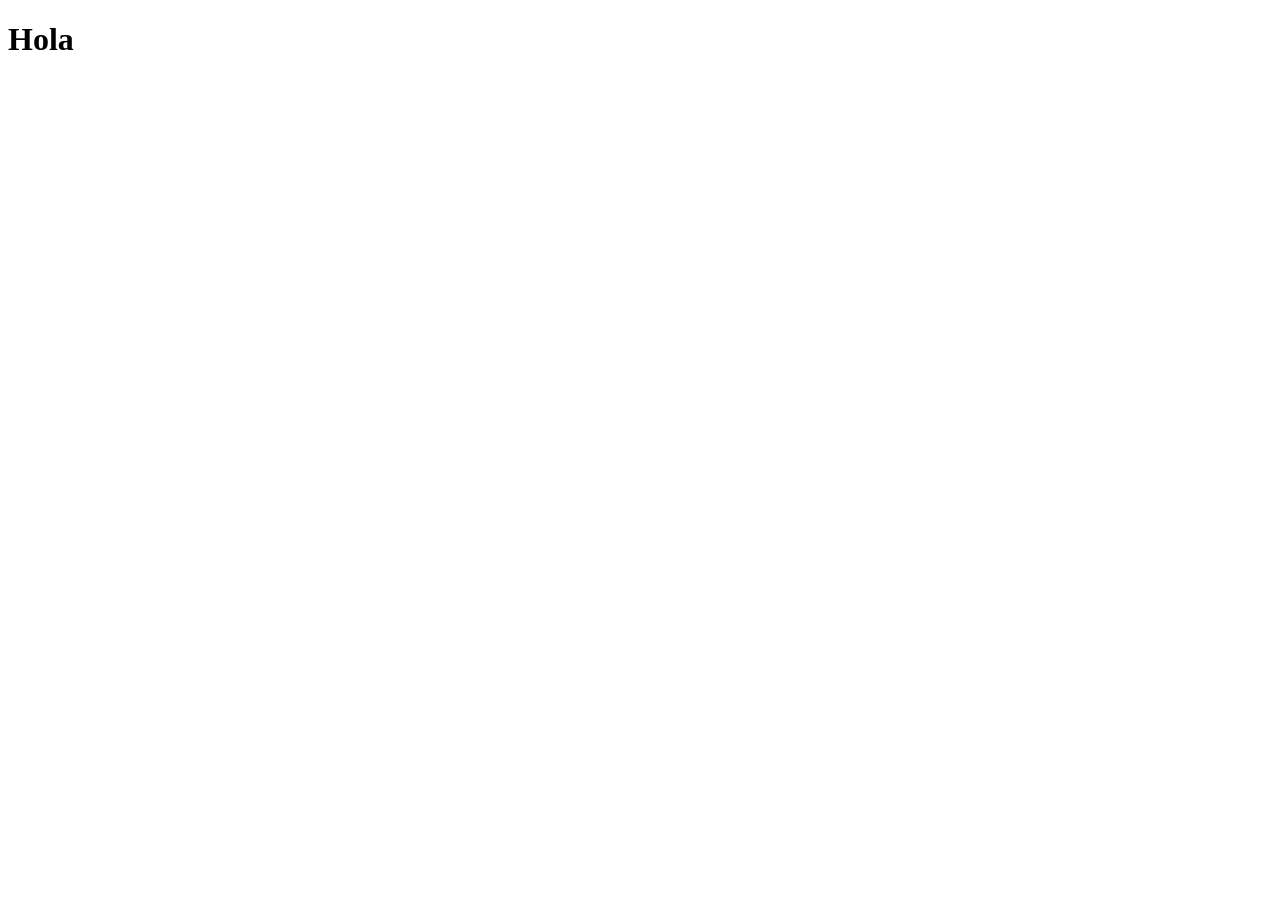
==== index.html @ 1666d82a "initial commit" ====
<!DOCTYPE html>
<html lang="en">
<head>
    <meta charset="UTF-8">
    <meta name="viewport" content="width=device-width, initial-scale=1.0">
    <title>Restaurante</title>
</head>
<body>
    <h1>Hola</h1>
</body>
</html>
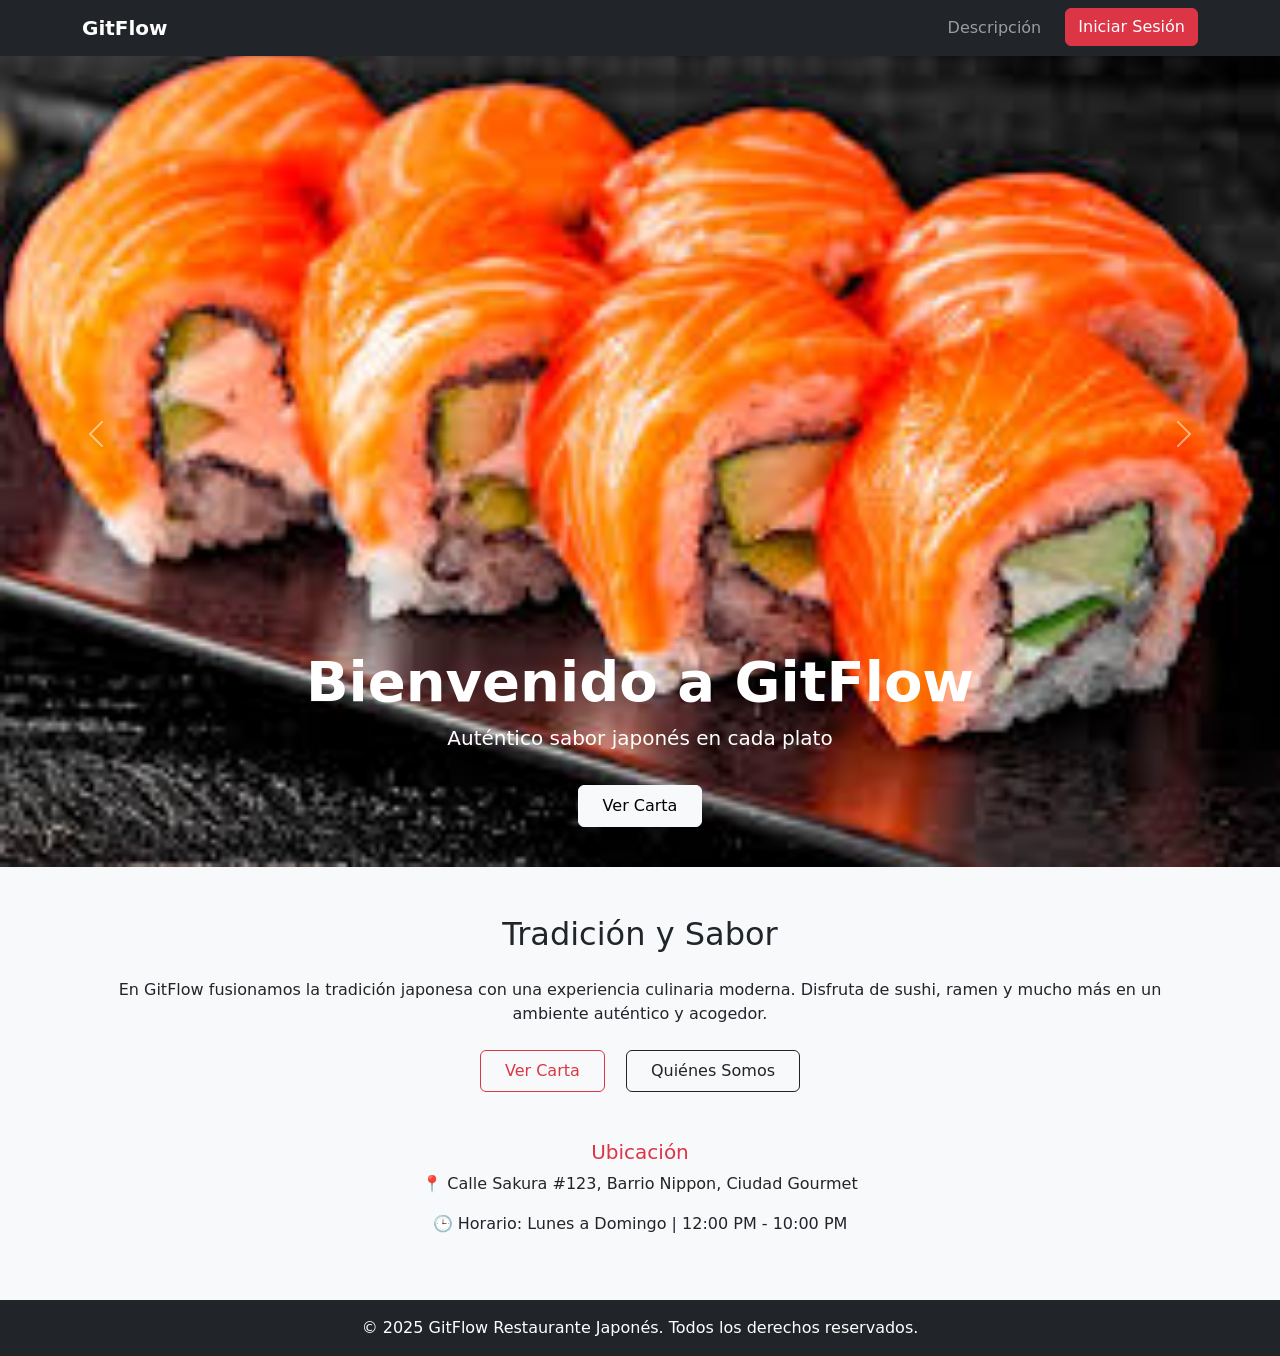
==== commit c00eb714: "feat: add initial landingpage" ====
--- a/index.html
+++ b/index.html
@@ -3,9 +3,100 @@
 <head>
     <meta charset="UTF-8">
     <meta name="viewport" content="width=device-width, initial-scale=1.0">
-    <title>Restaurante</title>
+    <title>GitFlow Restaurante Japonés</title>
+    <link rel="stylesheet" href="https://cdn.jsdelivr.net/npm/bootstrap@5.3.2/dist/css/bootstrap.min.css">
+    <link rel="stylesheet" href="styles.css">
 </head>
 <body>
-    <h1>Hola</h1>
+    <!-- Navbar -->
+    <nav class="navbar navbar-expand-lg navbar-dark bg-dark fixed-top">
+        <div class="container">
+            <a class="navbar-brand fw-bold" href="#">GitFlow</a>
+            <button class="navbar-toggler" type="button" data-bs-toggle="collapse" data-bs-target="#navbarNav">
+                <span class="navbar-toggler-icon"></span>
+            </button>
+            <div class="collapse navbar-collapse" id="navbarNav">
+                <ul class="navbar-nav ms-auto">
+                    <li class="nav-item">
+                        <a class="nav-link" href="#descripcion">Descripción</a>
+                    </li>
+                    <li class="nav-item">
+                        <a class="btn btn-danger ms-3" href="#login">Iniciar Sesión</a>
+                    </li>
+                </ul>
+            </div>
+        </div>
+    </nav>
+
+    <header class="hero">
+        <div id="heroCarousel" class="carousel slide" data-bs-ride="carousel">
+            <div class="carousel-inner">
+                <!-- Slide 1 -->
+                <div class="carousel-item active">
+                    <img src="img/sushi1.jpeg" class="d-block w-100" alt="Sushi tradicional">
+                    <div class="carousel-caption d-none d-md-block">
+                        <h1 class="display-4 fw-bold">Bienvenido a GitFlow</h1>
+                        <p class="lead">Auténtico sabor japonés en cada plato</p>
+                        <a href="carta.html" class="btn btn-light mt-3 px-4 py-2">Ver Carta</a>
+                    </div>
+                </div>
+                <!-- Slide 2 -->
+                <div class="carousel-item">
+                    <img src="img/ramen1.jpeg" class="d-block w-100" alt="Ramen artesanal">
+                    <div class="carousel-caption d-none d-md-block">
+                        <h1 class="display-4 fw-bold">Sabores que Enamoran</h1>
+                        <p class="lead">Ramen, sushi, y mucho más</p>
+                        <a href="carta.html" class="btn btn-light mt-3 px-4 py-2">Ver Carta</a>
+                    </div>
+                </div>
+                <!-- Slide 3 -->
+                <div class="carousel-item">
+                    <img src="img/interior1.jpg" class="d-block w-100" alt="Ambiente japonés">
+                    <div class="carousel-caption d-none d-md-block">
+                        <h1 class="display-4 fw-bold">Ambiente Tradicional</h1>
+                        <p class="lead">Un pedazo de Japón en tu ciudad</p>
+                        <a href="carta.html" class="btn btn-light mt-3 px-4 py-2">Ver Carta</a>
+                    </div>
+                </div>
+            </div>
+    
+            <!-- Controls -->
+            <button class="carousel-control-prev" type="button" data-bs-target="#heroCarousel" data-bs-slide="prev">
+                <span class="carousel-control-prev-icon"></span>
+            </button>
+            <button class="carousel-control-next" type="button" data-bs-target="#heroCarousel" data-bs-slide="next">
+                <span class="carousel-control-next-icon"></span>
+            </button>
+        </div>
+    </header>
+    
+
+    <!-- Descripción -->
+    <section id="descripcion" class="py-5 bg-light">
+        <div class="container text-center">
+            <h2 class="mb-4">Tradición y Sabor</h2>
+            <p>En GitFlow fusionamos la tradición japonesa con una experiencia culinaria moderna. Disfruta de sushi, ramen y mucho más en un ambiente auténtico y acogedor.</p>
+            
+            <!-- Botones a otras páginas -->
+            <div class="mt-4">
+                <a href="carta.html" class="btn btn-outline-danger me-3 px-4 py-2">Ver Carta</a>
+                <a href="quienes-somos.html" class="btn btn-outline-dark px-4 py-2">Quiénes Somos</a>
+            </div>
+
+            <!-- Información de ubicación -->
+            <div class="mt-5">
+                <h5 class="mb-2 text-danger">Ubicación</h5>
+                <p>📍 Calle Sakura #123, Barrio Nippon, Ciudad Gourmet</p>
+                <p>🕒 Horario: Lunes a Domingo | 12:00 PM - 10:00 PM</p>
+            </div>
+        </div>
+    </section>
+
+    <!-- Footer -->
+    <footer class="bg-dark text-white text-center py-3">
+        <p class="mb-0">&copy; 2025 GitFlow Restaurante Japonés. Todos los derechos reservados.</p>
+    </footer>
+
+    <script src="https://cdn.jsdelivr.net/npm/bootstrap@5.3.2/dist/js/bootstrap.bundle.min.js"></script>
 </body>
-</html>+</html>
